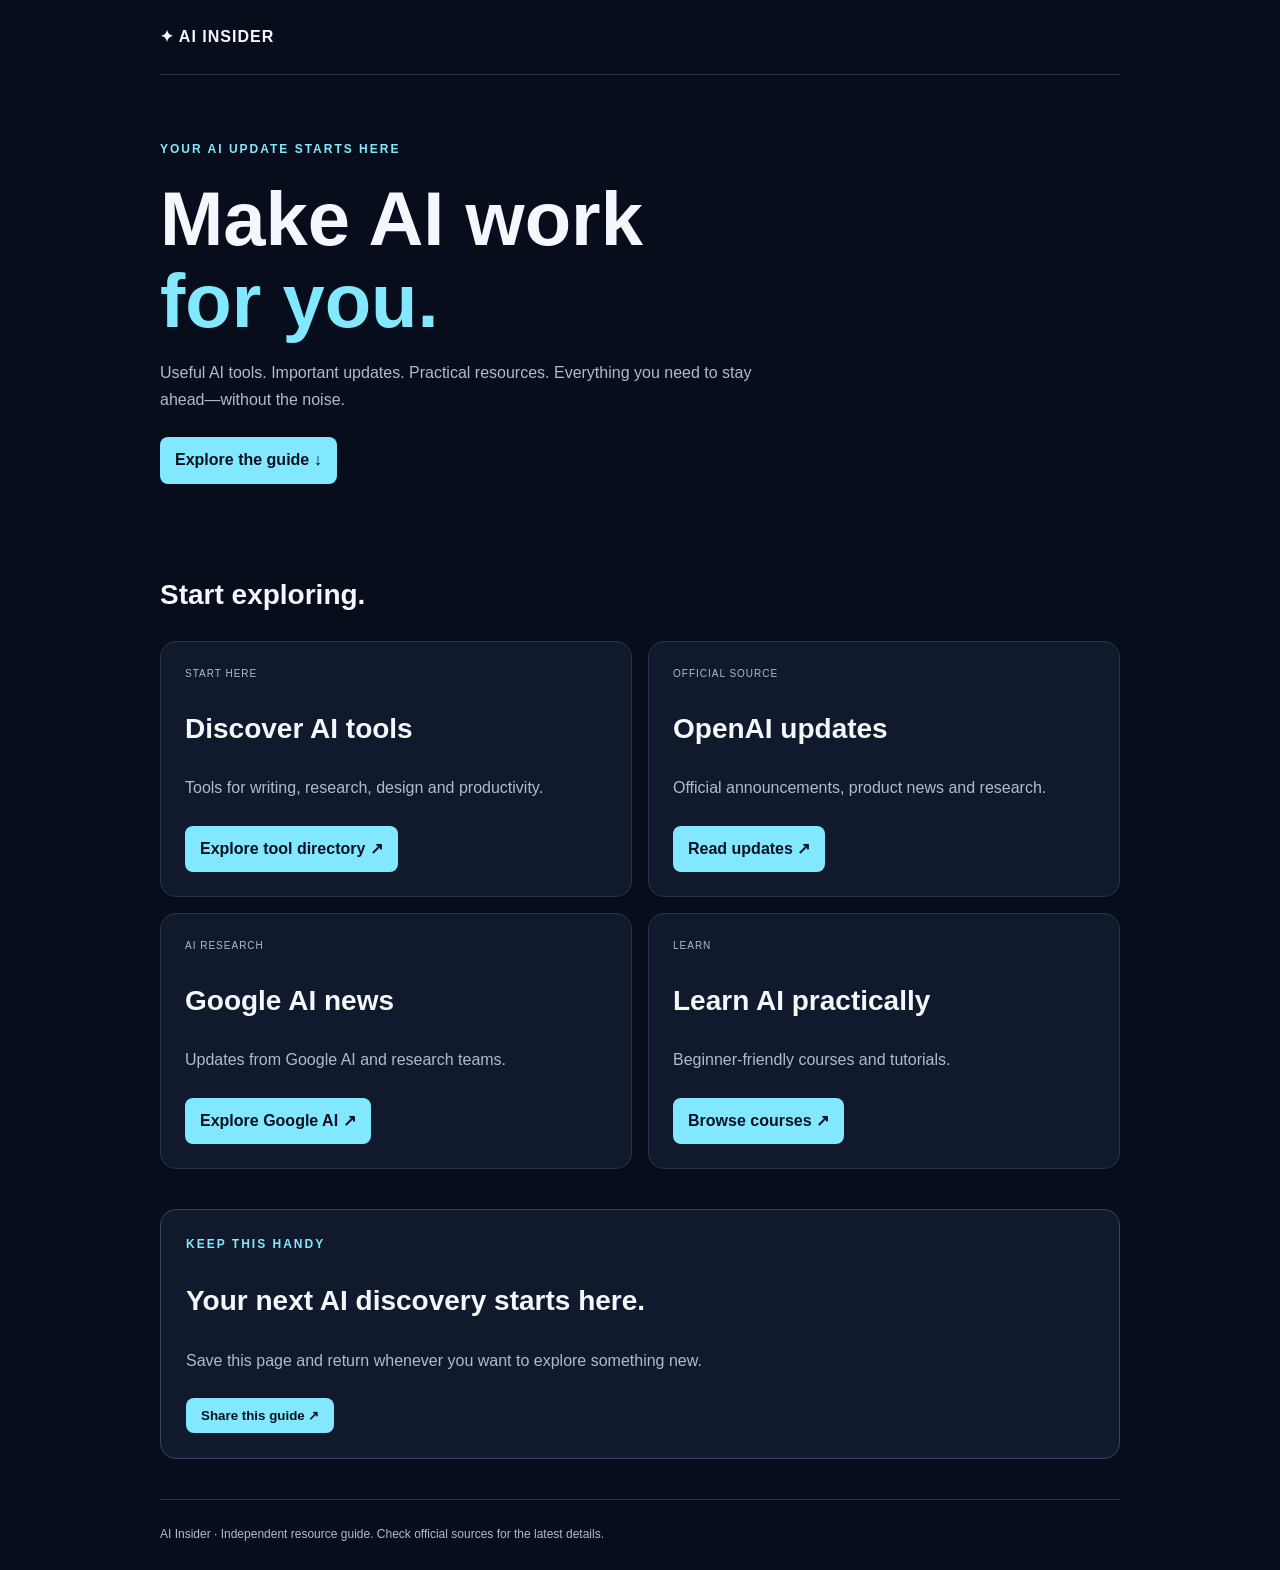
==== index.html @ ffbd8a1b "Add files via upload" ====
<!DOCTYPE html>
<html lang="en">
<head>
<meta charset="UTF-8"><meta name="viewport" content="width=device-width, initial-scale=1">
<meta name="description" content="A practical guide to AI tools, news and resources.">
<meta name="theme-color" content="#080d1b">
<title>AI Insider — AI Tools, News & Resources</title>
<style>
*{box-sizing:border-box}body{margin:0;background:#080d1b;color:#f5f7ff;font:16px/1.65 Arial,sans-serif}a{color:#82e8ff;text-decoration:none}.wrap{width:min(960px,90%);margin:auto}.nav{padding:24px 0;border-bottom:1px solid #26334d;font-weight:bold;letter-spacing:1px}.hero{padding:65px 0}.tag{color:#82e8ff;font-size:12px;letter-spacing:2px;font-weight:bold}h1{font-size:clamp(42px,8vw,76px);line-height:1.08;margin:18px 0}h2{font-size:28px}.muted{color:#aebbd2;max-width:620px}.cards{display:grid;grid-template-columns:repeat(2,minmax(0,1fr));gap:16px}.card{padding:24px;background:#111a2c;border:1px solid #26334d;border-radius:16px}.pill{font-size:10px;color:#aebbd2;letter-spacing:1px}.button{display:inline-block;background:#82e8ff;color:#08111f;padding:10px 15px;border-radius:8px;font-weight:bold;margin-top:8px}.cta{margin:40px 0;padding:25px;border:1px solid #334461;border-radius:16px;background:#111a2c}footer{padding:25px 0;border-top:1px solid #26334d;color:#aebbd2;font-size:12px}@media(max-width:620px){.cards{grid-template-columns:1fr}.hero{padding:45px 0}}
</style></head>
<body>
<nav class="wrap nav">✦ AI INSIDER</nav>
<main class="wrap">
<section class="hero"><div class="tag">YOUR AI UPDATE STARTS HERE</div><h1>Make AI work<br><span style="color:#82e8ff">for you.</span></h1><p class="muted">Useful AI tools. Important updates. Practical resources. Everything you need to stay ahead—without the noise.</p><a class="button" href="#resources">Explore the guide ↓</a></section>
<h2 id="resources">Start exploring.</h2>
<section class="cards">
<article class="card"><div class="pill">START HERE</div><h2>Discover AI tools</h2><p class="muted">Tools for writing, research, design and productivity.</p><a class="button" href="https://www.futuretools.io/" target="_blank" rel="noopener noreferrer">Explore tool directory ↗</a></article>
<article class="card"><div class="pill">OFFICIAL SOURCE</div><h2>OpenAI updates</h2><p class="muted">Official announcements, product news and research.</p><a class="button" href="https://openai.com/news/" target="_blank" rel="noopener noreferrer">Read updates ↗</a></article>
<article class="card"><div class="pill">AI RESEARCH</div><h2>Google AI news</h2><p class="muted">Updates from Google AI and research teams.</p><a class="button" href="https://blog.google/technology/ai/" target="_blank" rel="noopener noreferrer">Explore Google AI ↗</a></article>
<article class="card"><div class="pill">LEARN</div><h2>Learn AI practically</h2><p class="muted">Beginner-friendly courses and tutorials.</p><a class="button" href="https://www.deeplearning.ai/short-courses/" target="_blank" rel="noopener noreferrer">Browse courses ↗</a></article>
</section>
<section class="cta"><div class="tag">KEEP THIS HANDY</div><h2>Your next AI discovery starts here.</h2><p class="muted">Save this page and return whenever you want to explore something new.</p><button id="share" class="button" type="button" style="border:0;cursor:pointer">Share this guide ↗</button></section>
</main>
<footer class="wrap">AI Insider · Independent resource guide. Check official sources for the latest details.</footer>
<script>document.getElementById('share').addEventListener('click',async()=>{try{if(navigator.share){await navigator.share({title:document.title,url:location.href})}else{await navigator.clipboard.writeText(location.href);document.getElementById('share').textContent='Link copied ✓'}}catch(e){}});</script>
</body></html>
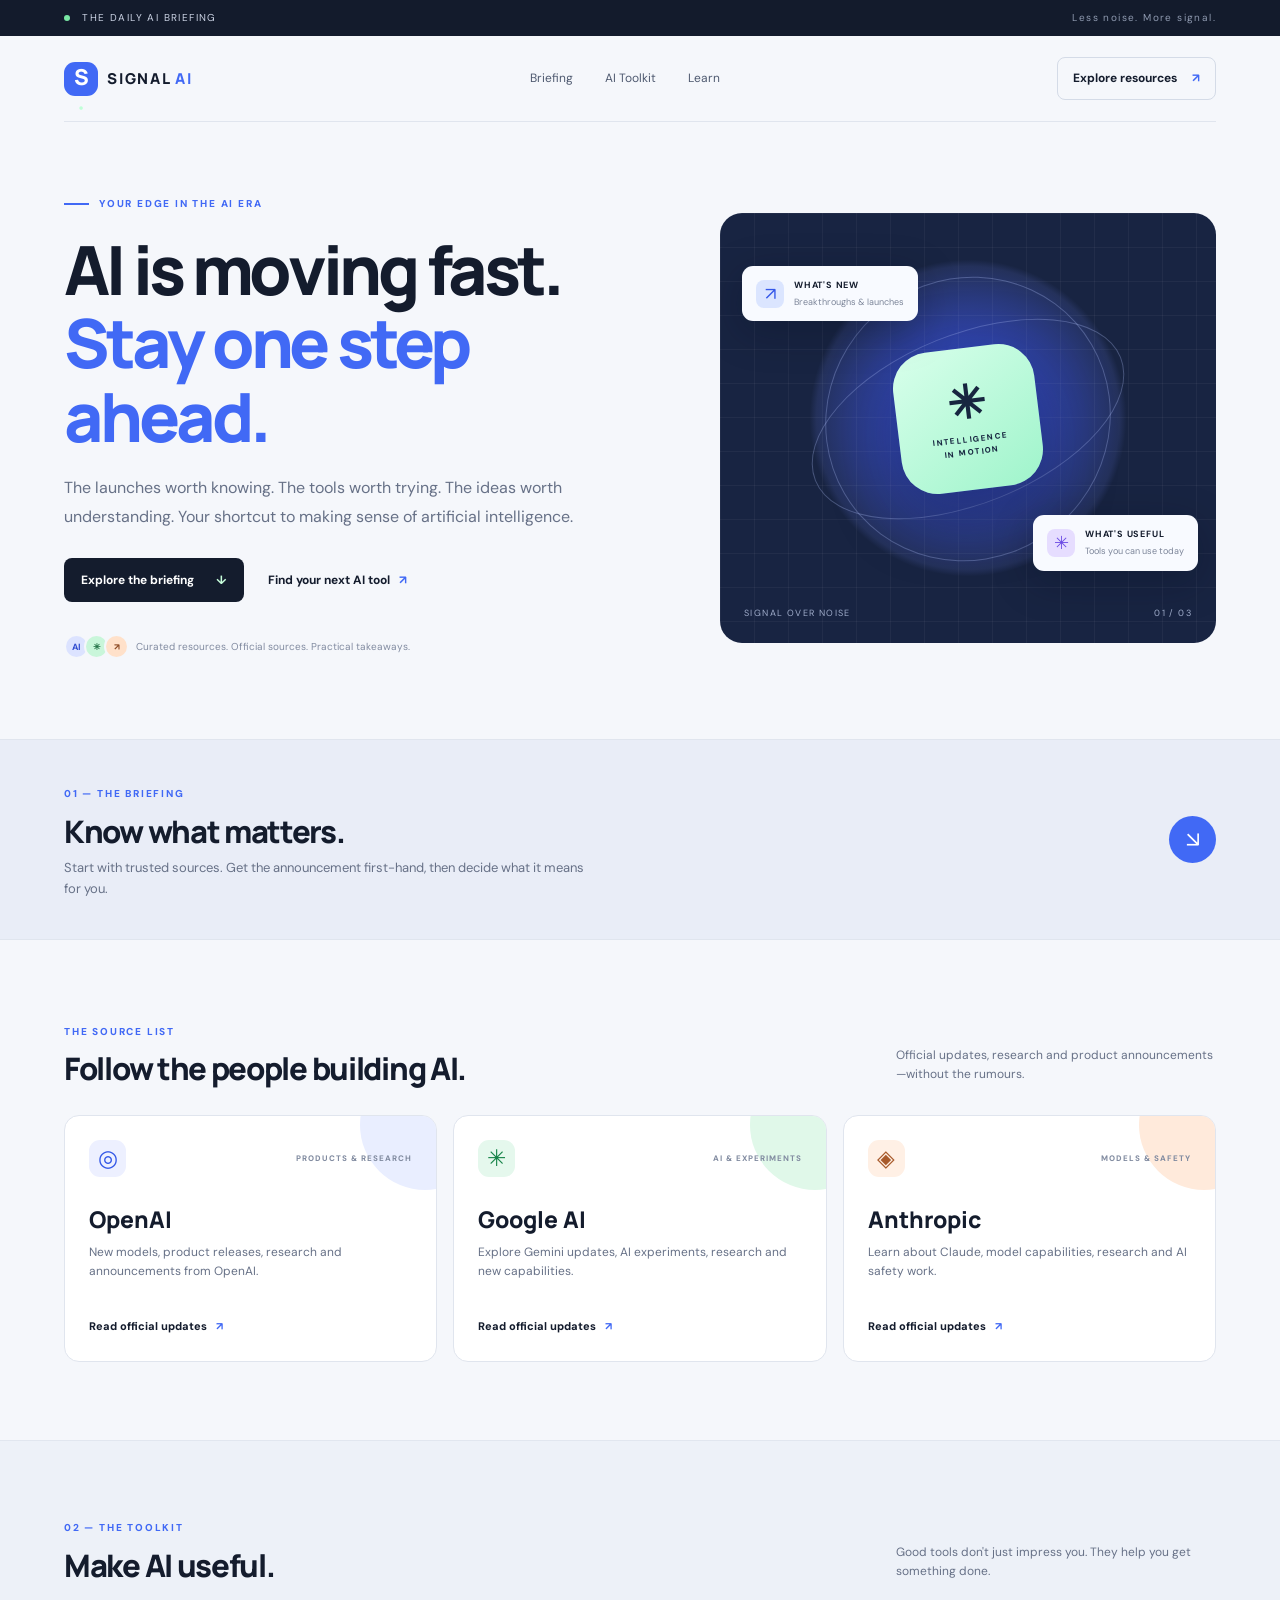
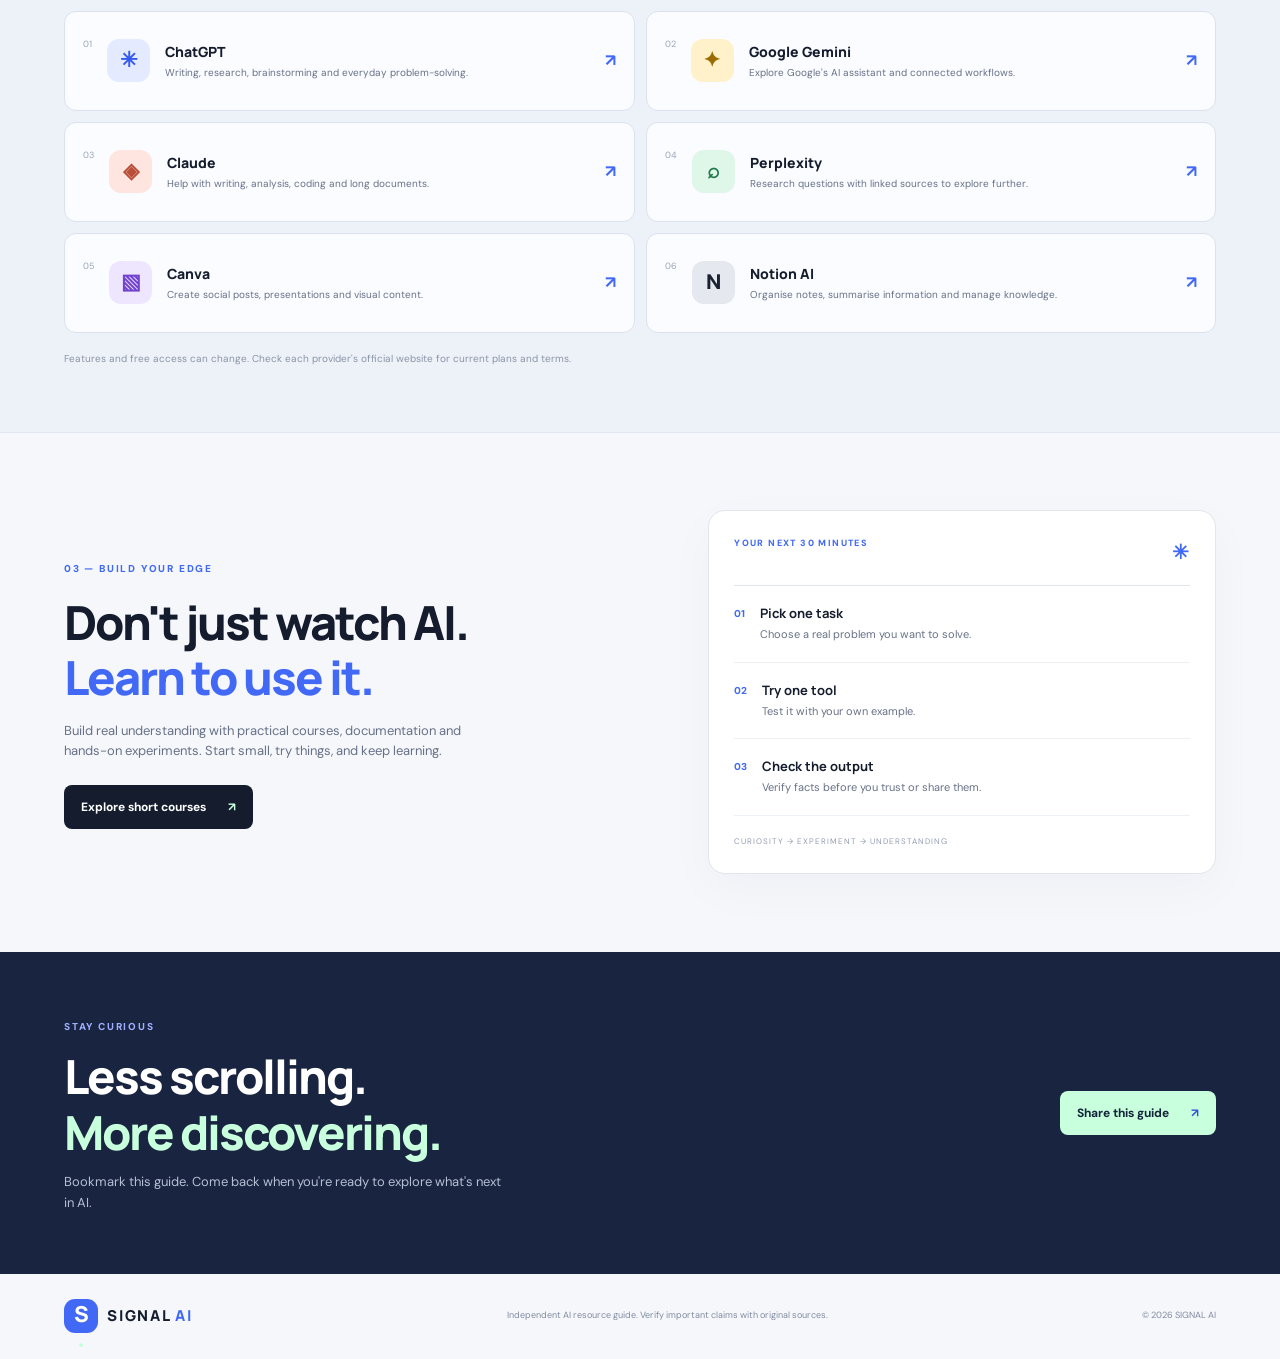
==== commit 91405416: "Add files via upload" ====
--- a/index.html
+++ b/index.html
@@ -1,26 +1,51 @@
-<!DOCTYPE html>
+<!doctype html>
 <html lang="en">
 <head>
-<meta charset="UTF-8"><meta name="viewport" content="width=device-width, initial-scale=1">
-<meta name="description" content="A practical guide to AI tools, news and resources.">
-<meta name="theme-color" content="#080d1b">
-<title>AI Insider — AI Tools, News & Resources</title>
-<style>
-*{box-sizing:border-box}body{margin:0;background:#080d1b;color:#f5f7ff;font:16px/1.65 Arial,sans-serif}a{color:#82e8ff;text-decoration:none}.wrap{width:min(960px,90%);margin:auto}.nav{padding:24px 0;border-bottom:1px solid #26334d;font-weight:bold;letter-spacing:1px}.hero{padding:65px 0}.tag{color:#82e8ff;font-size:12px;letter-spacing:2px;font-weight:bold}h1{font-size:clamp(42px,8vw,76px);line-height:1.08;margin:18px 0}h2{font-size:28px}.muted{color:#aebbd2;max-width:620px}.cards{display:grid;grid-template-columns:repeat(2,minmax(0,1fr));gap:16px}.card{padding:24px;background:#111a2c;border:1px solid #26334d;border-radius:16px}.pill{font-size:10px;color:#aebbd2;letter-spacing:1px}.button{display:inline-block;background:#82e8ff;color:#08111f;padding:10px 15px;border-radius:8px;font-weight:bold;margin-top:8px}.cta{margin:40px 0;padding:25px;border:1px solid #334461;border-radius:16px;background:#111a2c}footer{padding:25px 0;border-top:1px solid #26334d;color:#aebbd2;font-size:12px}@media(max-width:620px){.cards{grid-template-columns:1fr}.hero{padding:45px 0}}
-</style></head>
+<meta charset="utf-8"><meta name="viewport" content="width=device-width, initial-scale=1">
+<meta name="description" content="AI news worth knowing, useful tools worth trying, and practical resources to help you make sense of artificial intelligence.">
+<meta name="theme-color" content="#f5f7fb">
+<title>Signal AI — The AI Briefing</title>
+<link rel="stylesheet" href="style.css">
+</head>
 <body>
-<nav class="wrap nav">✦ AI INSIDER</nav>
-<main class="wrap">
-<section class="hero"><div class="tag">YOUR AI UPDATE STARTS HERE</div><h1>Make AI work<br><span style="color:#82e8ff">for you.</span></h1><p class="muted">Useful AI tools. Important updates. Practical resources. Everything you need to stay ahead—without the noise.</p><a class="button" href="#resources">Explore the guide ↓</a></section>
-<h2 id="resources">Start exploring.</h2>
-<section class="cards">
-<article class="card"><div class="pill">START HERE</div><h2>Discover AI tools</h2><p class="muted">Tools for writing, research, design and productivity.</p><a class="button" href="https://www.futuretools.io/" target="_blank" rel="noopener noreferrer">Explore tool directory ↗</a></article>
-<article class="card"><div class="pill">OFFICIAL SOURCE</div><h2>OpenAI updates</h2><p class="muted">Official announcements, product news and research.</p><a class="button" href="https://openai.com/news/" target="_blank" rel="noopener noreferrer">Read updates ↗</a></article>
-<article class="card"><div class="pill">AI RESEARCH</div><h2>Google AI news</h2><p class="muted">Updates from Google AI and research teams.</p><a class="button" href="https://blog.google/technology/ai/" target="_blank" rel="noopener noreferrer">Explore Google AI ↗</a></article>
-<article class="card"><div class="pill">LEARN</div><h2>Learn AI practically</h2><p class="muted">Beginner-friendly courses and tutorials.</p><a class="button" href="https://www.deeplearning.ai/short-courses/" target="_blank" rel="noopener noreferrer">Browse courses ↗</a></article>
+<div class="topline"><div class="shell topinner"><span><i></i> THE DAILY AI BRIEFING</span><span>Less noise. More signal.</span></div></div>
+<header class="shell header">
+<a class="brand" href="#"><span class="mark">S<span>·</span></span><span>SIGNAL<span class="blue">AI</span></span></a>
+<nav><a href="#briefing">Briefing</a><a href="#tools">AI Toolkit</a><a href="#learn">Learn</a></nav>
+<a class="headerlink" href="#tools">Explore resources <b>↗</b></a>
+</header>
+<main>
+<section class="shell hero">
+<div class="hero-copy"><div class="kicker"><span></span> YOUR EDGE IN THE AI ERA</div>
+<h1>AI is moving fast.<br><em>Stay one step ahead.</em></h1>
+<p class="intro">The launches worth knowing. The tools worth trying. The ideas worth understanding. Your shortcut to making sense of artificial intelligence.</p>
+<div class="actions"><a class="btn dark" href="#briefing">Explore the briefing <b>↓</b></a><a class="simplelink" href="#tools">Find your next AI tool <b>↗</b></a></div>
+<div class="trust"><div class="bubbles"><span>AI</span><span>✳</span><span>↗</span></div>Curated resources. Official sources. Practical takeaways.</div></div>
+<div class="art"><div class="grid"></div><div class="orb o1"></div><div class="orb o2"></div><div class="core"><strong>✳</strong><small>INTELLIGENCE<br>IN MOTION</small></div>
+<div class="float f1"><i>↗</i><span><b>WHAT'S NEW</b><small>Breakthroughs & launches</small></span></div>
+<div class="float f2"><i>✳</i><span><b>WHAT'S USEFUL</b><small>Tools you can use today</small></span></div>
+<div class="caption">SIGNAL OVER NOISE <span>01 / 03</span></div></div>
 </section>
-<section class="cta"><div class="tag">KEEP THIS HANDY</div><h2>Your next AI discovery starts here.</h2><p class="muted">Save this page and return whenever you want to explore something new.</p><button id="share" class="button" type="button" style="border:0;cursor:pointer">Share this guide ↗</button></section>
+<section class="band" id="briefing"><div class="shell bandinner"><div><label>01 — THE BRIEFING</label><h2>Know what matters.</h2><p>Start with trusted sources. Get the announcement first-hand, then decide what it means for you.</p></div><a class="round" href="#sources">↘</a></div></section>
+<section class="shell section" id="sources"><div class="sectionhead"><div><label>THE SOURCE LIST</label><h2>Follow the people building AI.</h2></div><p>Official updates, research and product announcements—without the rumours.</p></div>
+<div class="sourcegrid">
+<article class="source"><div class="sourcemeta"><span class="symbol">◎</span><small>PRODUCTS & RESEARCH</small></div><h3>OpenAI</h3><p>New models, product releases, research and announcements from OpenAI.</p><a href="https://openai.com/news/" target="_blank" rel="noopener noreferrer">Read official updates <b>↗</b></a></article>
+<article class="source google"><div class="sourcemeta"><span class="symbol">✳</span><small>AI & EXPERIMENTS</small></div><h3>Google AI</h3><p>Explore Gemini updates, AI experiments, research and new capabilities.</p><a href="https://blog.google/technology/ai/" target="_blank" rel="noopener noreferrer">Read official updates <b>↗</b></a></article>
+<article class="source anthro"><div class="sourcemeta"><span class="symbol">◈</span><small>MODELS & SAFETY</small></div><h3>Anthropic</h3><p>Learn about Claude, model capabilities, research and AI safety work.</p><a href="https://www.anthropic.com/news" target="_blank" rel="noopener noreferrer">Read official updates <b>↗</b></a></article>
+</div></section>
+<section class="toolband" id="tools"><div class="shell section"><div class="sectionhead"><div><label>02 — THE TOOLKIT</label><h2>Make AI useful.</h2></div><p>Good tools don't just impress you. They help you get something done.</p></div>
+<div class="toolgrid">
+<a class="tool" href="https://chatgpt.com/" target="_blank" rel="noopener noreferrer"><small>01</small><i class="ib">✳</i><span><b>ChatGPT</b><em>Writing, research, brainstorming and everyday problem-solving.</em></span><strong>↗</strong></a>
+<a class="tool" href="https://gemini.google.com/" target="_blank" rel="noopener noreferrer"><small>02</small><i class="iy">✦</i><span><b>Google Gemini</b><em>Explore Google's AI assistant and connected workflows.</em></span><strong>↗</strong></a>
+<a class="tool" href="https://claude.ai/" target="_blank" rel="noopener noreferrer"><small>03</small><i class="ic">◈</i><span><b>Claude</b><em>Help with writing, analysis, coding and long documents.</em></span><strong>↗</strong></a>
+<a class="tool" href="https://www.perplexity.ai/" target="_blank" rel="noopener noreferrer"><small>04</small><i class="ig">⌕</i><span><b>Perplexity</b><em>Research questions with linked sources to explore further.</em></span><strong>↗</strong></a>
+<a class="tool" href="https://www.canva.com/" target="_blank" rel="noopener noreferrer"><small>05</small><i class="ip">▧</i><span><b>Canva</b><em>Create social posts, presentations and visual content.</em></span><strong>↗</strong></a>
+<a class="tool" href="https://www.notion.so/product/ai" target="_blank" rel="noopener noreferrer"><small>06</small><i class="ii">N</i><span><b>Notion AI</b><em>Organise notes, summarise information and manage knowledge.</em></span><strong>↗</strong></a>
+</div><p class="disclaimer">Features and free access can change. Check each provider's official website for current plans and terms.</p></div></section>
+<section class="shell section learn" id="learn"><div><label>03 — BUILD YOUR EDGE</label><h2>Don't just watch AI.<br><em>Learn to use it.</em></h2><p>Build real understanding with practical courses, documentation and hands-on experiments. Start small, try things, and keep learning.</p><a class="btn dark" href="https://www.deeplearning.ai/short-courses/" target="_blank" rel="noopener noreferrer">Explore short courses <b>↗</b></a></div>
+<div class="learnpanel"><div class="paneltop">YOUR NEXT 30 MINUTES <b>✳</b></div><div class="step"><i>01</i><span><b>Pick one task</b><small>Choose a real problem you want to solve.</small></span></div><div class="step"><i>02</i><span><b>Try one tool</b><small>Test it with your own example.</small></span></div><div class="step"><i>03</i><span><b>Check the output</b><small>Verify facts before you trust or share them.</small></span></div><div class="panelbottom">CURIOSITY → EXPERIMENT → UNDERSTANDING</div></div></section>
+<section class="closing"><div class="shell closeinner"><div><label>STAY CURIOUS</label><h2>Less scrolling.<br><em>More discovering.</em></h2><p>Bookmark this guide. Come back when you're ready to explore what's next in AI.</p></div><button id="shareBtn" class="btn light">Share this guide <b>↗</b></button></div></section>
 </main>
-<footer class="wrap">AI Insider · Independent resource guide. Check official sources for the latest details.</footer>
-<script>document.getElementById('share').addEventListener('click',async()=>{try{if(navigator.share){await navigator.share({title:document.title,url:location.href})}else{await navigator.clipboard.writeText(location.href);document.getElementById('share').textContent='Link copied ✓'}}catch(e){}});</script>
+<footer class="shell footer"><a class="brand" href="#"><span class="mark">S<span>·</span></span><span>SIGNAL<span class="blue">AI</span></span></a><p>Independent AI resource guide. Verify important claims with original sources.</p><small>© <span id="year"></span> SIGNAL AI</small></footer>
+<script src="script.js"></script>
 </body></html>
--- a/style.css
+++ b/style.css
@@ -0,0 +1,4 @@
+@import url('https://fonts.googleapis.com/css2?family=DM+Sans:wght@400;500;600;700&family=Manrope:wght@400;500;600;700;800&display=swap');
+:root{--ink:#141c2d;--muted:#677187;--paper:#f5f7fb;--line:#e0e5ee;--blue:#4169f5;--mint:#c8ffdc}*{box-sizing:border-box}html{scroll-behavior:smooth;scroll-padding-top:25px}body{margin:0;background:var(--paper);color:var(--ink);font-family:'DM Sans',Arial,sans-serif;line-height:1.6}.shell{width:min(1160px,90%);margin:auto}.topline{background:#131b2c;color:#cbd3e4;font-size:10px;letter-spacing:1.4px}.topinner{display:flex;justify-content:space-between;padding:10px 0}.topinner i{display:inline-block;width:6px;height:6px;border-radius:50%;background:#79e7a4;margin-right:8px}.topinner span:last-child{color:#8f9ab0}.header{height:86px;display:flex;align-items:center;justify-content:space-between;border-bottom:1px solid var(--line)}.brand{display:flex;align-items:center;gap:9px;color:var(--ink);font:800 15px Manrope,sans-serif;letter-spacing:1.8px;text-decoration:none}.mark{width:34px;height:34px;display:grid;place-items:center;border-radius:11px;background:var(--blue);color:white;font-size:22px;letter-spacing:0}.mark span{color:#bfffd7}.blue{color:var(--blue);margin-left:3px}.header nav{display:flex;gap:32px}.header nav a{font-size:12px;color:#4f5a70;text-decoration:none}.headerlink{font-size:12px;font-weight:700;text-decoration:none;color:var(--ink);border:1px solid #d4dbe7;padding:11px 15px;border-radius:8px}.headerlink b{color:var(--blue);margin-left:12px}.hero{display:grid;grid-template-columns:1.1fr .9fr;gap:50px;align-items:center;padding-top:74px;padding-bottom:80px}.kicker,label{font-size:10px;letter-spacing:1.8px;font-weight:800;color:var(--blue)}.kicker{display:flex;align-items:center;gap:10px}.kicker span{height:2px;width:25px;background:var(--blue)}h1,h2,h3,p{margin-top:0}.hero h1{font:800 clamp(43px,5.3vw,70px)/1.08 Manrope,sans-serif;letter-spacing:-3.8px;margin:21px 0}.hero h1 em,.learn h2 em,.closing h2 em{font-style:normal;color:var(--blue)}.intro{max-width:520px;font-size:16px;color:var(--muted);line-height:1.8}.actions{display:flex;align-items:center;gap:24px;flex-wrap:wrap;margin-top:27px}.btn{display:inline-flex;align-items:center;gap:22px;padding:14px 17px;border:0;border-radius:8px;text-decoration:none;font:700 12px 'DM Sans',sans-serif;cursor:pointer;transition:transform .2s}.btn:hover{transform:translateY(-2px)}.dark{background:var(--ink);color:white}.dark b{color:var(--mint)}.simplelink{font-size:12px;font-weight:700;color:var(--ink);text-decoration:none}.simplelink b{color:var(--blue);margin-left:6px}.trust{display:flex;align-items:center;gap:12px;margin-top:32px;color:#818ba0;font-size:10px}.bubbles{display:flex}.bubbles span{width:25px;height:25px;display:grid;place-items:center;margin-right:-5px;border:2px solid var(--paper);border-radius:50%;background:#dce3ff;color:#344fd0;font-size:9px;font-weight:800}.bubbles span:nth-child(2){background:#c9f6da;color:#28764b}.bubbles span:nth-child(3){background:#ffe1ca;color:#8c4a24}.art{height:430px;position:relative;overflow:hidden;border-radius:22px;background:#182442;isolation:isolate}.grid{position:absolute;inset:0;background-image:linear-gradient(#ffffff0b 1px,transparent 1px),linear-gradient(90deg,#ffffff0b 1px,transparent 1px);background-size:34px 34px}.art:before{content:'';position:absolute;width:320px;height:320px;top:45px;left:calc(50% - 160px);border-radius:50%;background:radial-gradient(circle,#4c70f7 0,#344ac0 28%,#24315b 67%,transparent 70%)}.orb{position:absolute;border:1px solid #b5c5ff4c;border-radius:50%;left:50%;top:48%;transform:translate(-50%,-50%) rotate(-22deg)}.o1{width:330px;height:170px}.o2{width:280px;height:290px;transform:translate(-50%,-50%) rotate(48deg)}.core{position:absolute;left:50%;top:48%;width:142px;height:142px;border-radius:36px;display:flex;flex-direction:column;justify-content:center;align-items:center;background:linear-gradient(145deg,#d8ffeb,#9ff4cb);box-shadow:0 20px 70px #080d1b77;color:#172640;transform:translate(-50%,-50%) rotate(-7deg)}.core strong{font-size:46px;line-height:1}.core small{font-size:8px;letter-spacing:1.5px;text-align:center;font-weight:800;margin-top:7px}.float{position:absolute;display:flex;align-items:center;gap:10px;background:#f8faff;padding:12px 14px;border-radius:11px;box-shadow:0 10px 40px #050b1c44}.float b,.float small{display:block}.float b{font-size:9px;letter-spacing:.8px}.float small{font-size:9px;color:#7c8599;margin-top:3px}.float i{width:28px;height:28px;border-radius:8px;background:#dbe5ff;color:#3457e9;display:grid;place-items:center;font-size:18px;font-style:normal}.f1{top:53px;left:22px}.f2{right:18px;bottom:72px}.f2 i{background:#e6ddff;color:#6b4be4}.caption{position:absolute;bottom:22px;left:24px;right:24px;color:#9facca;font-size:9px;letter-spacing:1.4px;display:flex;justify-content:space-between}.band{background:#e9edf7;border-block:1px solid #e0e5ee}.bandinner{display:flex;align-items:center;justify-content:space-between;padding:39px 0}.band h2,.sectionhead h2{font:800 31px/1.2 Manrope,sans-serif;letter-spacing:-1.3px;margin:8px 0}.band p{font-size:13px;color:var(--muted);max-width:520px;margin:0}.round{display:grid;place-items:center;width:47px;height:47px;flex-shrink:0;border-radius:50%;background:var(--blue);color:white;text-decoration:none;font-size:22px}.section{padding-top:77px;padding-bottom:78px}.sectionhead{display:flex;justify-content:space-between;align-items:end;gap:35px;margin-bottom:27px}.sectionhead h2{margin-bottom:0}.sectionhead>p{max-width:320px;font-size:12px;color:var(--muted);margin-bottom:3px}.sourcegrid{display:grid;grid-template-columns:repeat(3,1fr);gap:16px}.source{position:relative;overflow:hidden;min-height:245px;padding:24px;border:1px solid var(--line);border-radius:15px;background:white}.source:after{content:'';position:absolute;width:130px;height:130px;right:-54px;top:-56px;border-radius:50%;background:#e9eeff}.google:after{background:#e0f8e9}.anthro:after{background:#ffeadb}.sourcemeta{display:flex;justify-content:space-between;align-items:center;position:relative;z-index:1}.symbol{display:grid;place-items:center;width:37px;height:37px;border-radius:11px;background:#edf0ff;color:#3458e7;font-size:23px}.google .symbol{background:#e5f8ed;color:#168348}.anthro .symbol{background:#fff0e5;color:#a85a2b}.sourcemeta small{font-size:8px;letter-spacing:1px;color:#818ba0;font-weight:800}.source h3{font:800 23px Manrope,sans-serif;margin:26px 0 8px}.source p{font-size:12px;color:var(--muted);min-height:57px}.source>a{display:inline-flex;gap:9px;font-size:11px;font-weight:800;color:var(--ink);text-decoration:none}.source>a b{color:var(--blue)}.toolband{background:#edf1f8;border-block:1px solid #e1e6ef}.toolband .section{padding-top:72px;padding-bottom:65px}.toolgrid{display:grid;grid-template-columns:repeat(2,1fr);gap:11px}.tool{display:flex;align-items:center;gap:15px;min-height:100px;padding:17px 18px;border:1px solid #dce2ed;background:#fbfcff;border-radius:12px;text-decoration:none;color:var(--ink);transition:transform .2s,border-color .2s}.tool:hover{transform:translateY(-2px);border-color:#9aaaf5}.tool>small{font-size:9px;color:#9aa4b7;align-self:flex-start;margin-top:8px}.tool>i{display:grid;place-items:center;width:43px;height:43px;flex-shrink:0;border-radius:12px;font-size:21px;font-weight:800;font-style:normal}.ib{background:#e4eaff;color:#3459ed}.iy{background:#fff1c9;color:#9b6c00}.ic{background:#ffe5df;color:#b94f39}.ig{background:#dff7e8;color:#217b4c}.ip{background:#eee5ff;color:#7143cf}.ii{background:#e5e8ee;color:#1a2232}.tool>span{display:block;flex:1}.tool b,.tool em{display:block}.tool b{font:800 14px Manrope,sans-serif}.tool em{font-style:normal;font-size:10px;line-height:1.5;color:var(--muted);margin-top:4px}.tool>strong{font-size:17px;color:var(--blue)}.disclaimer{font-size:10px;color:#8b95a7;margin:18px 0 0}.learn{display:grid;grid-template-columns:1fr .9fr;gap:80px;align-items:center}.learn h2,.closing h2{font:800 clamp(32px,4vw,47px)/1.18 Manrope,sans-serif;letter-spacing:-2px;margin:15px 0}.learn>div:first-child>p,.closing p{font-size:13px;color:var(--muted);max-width:440px;margin-bottom:23px}.learnpanel{padding:25px;border-radius:17px;background:white;border:1px solid var(--line);box-shadow:0 15px 50px #17284c08}.paneltop{display:flex;justify-content:space-between;color:var(--blue);font-size:9px;letter-spacing:1.4px;font-weight:800;padding-bottom:17px;border-bottom:1px solid var(--line)}.paneltop b{font-size:20px}.step{display:flex;gap:15px;padding:18px 0;border-bottom:1px solid #edf0f5}.step i{font-size:10px;font-weight:800;color:var(--blue);padding-top:2px;font-style:normal}.step b,.step small{display:block}.step b{font:700 13px Manrope,sans-serif}.step small{font-size:11px;color:var(--muted);margin-top:4px}.panelbottom{font-size:8px;letter-spacing:1px;color:#929cb0;margin-top:19px}.closing{background:#192440;color:white}.closeinner{padding:60px 0;display:flex;align-items:center;justify-content:space-between;gap:30px}.closing label{color:#9fafff}.closing h2{margin:12px 0}.closing h2 em{color:var(--mint)}.closing p{color:#b5bfd4;margin:0}.light{background:var(--mint);color:#15233b;flex-shrink:0}.light b{color:#3653d8}.footer{display:flex;align-items:center;justify-content:space-between;gap:25px;padding-top:25px;padding-bottom:25px}.footer p,.footer>small{font-size:9px;color:#818ba0;margin:0}.footer>small{white-space:nowrap}
+@media(max-width:800px){.header nav{gap:15px}.hero{gap:25px;padding-top:55px}.art{height:360px}.f1{left:10px}.f2{right:9px}.learn{gap:35px}.sectionhead{align-items:start;flex-direction:column;gap:10px}.sectionhead>p{margin:0}.source{padding:18px}.sourcemeta small{font-size:7px}}
+@media(max-width:600px){.topinner span:last-child{display:none}.header{height:70px}.header nav{display:none}.headerlink{font-size:10px;padding:9px}.hero{grid-template-columns:1fr;padding-top:45px;padding-bottom:50px;gap:35px}.hero h1{font-size:47px;letter-spacing:-2.6px}.intro{font-size:14px}.art{height:330px}.bandinner{padding:30px 0;gap:15px}.band h2,.sectionhead h2{font-size:26px}.band p{font-size:12px}.round{width:40px;height:40px}.section{padding-top:53px;padding-bottom:53px}.sourcegrid{grid-template-columns:1fr}.source{min-height:0}.source p{min-height:0}.source h3{margin-top:19px}.toolgrid{grid-template-columns:1fr}.toolband .section{padding-top:52px;padding-bottom:50px}.learn{grid-template-columns:1fr;gap:30px}.learn h2,.closing h2{font-size:37px}.closeinner{padding:45px 0;align-items:flex-start;flex-direction:column;gap:22px}.footer{align-items:flex-start;flex-direction:column;gap:11px}.footer p{line-height:1.6}.footer>small{margin-top:4px}}
